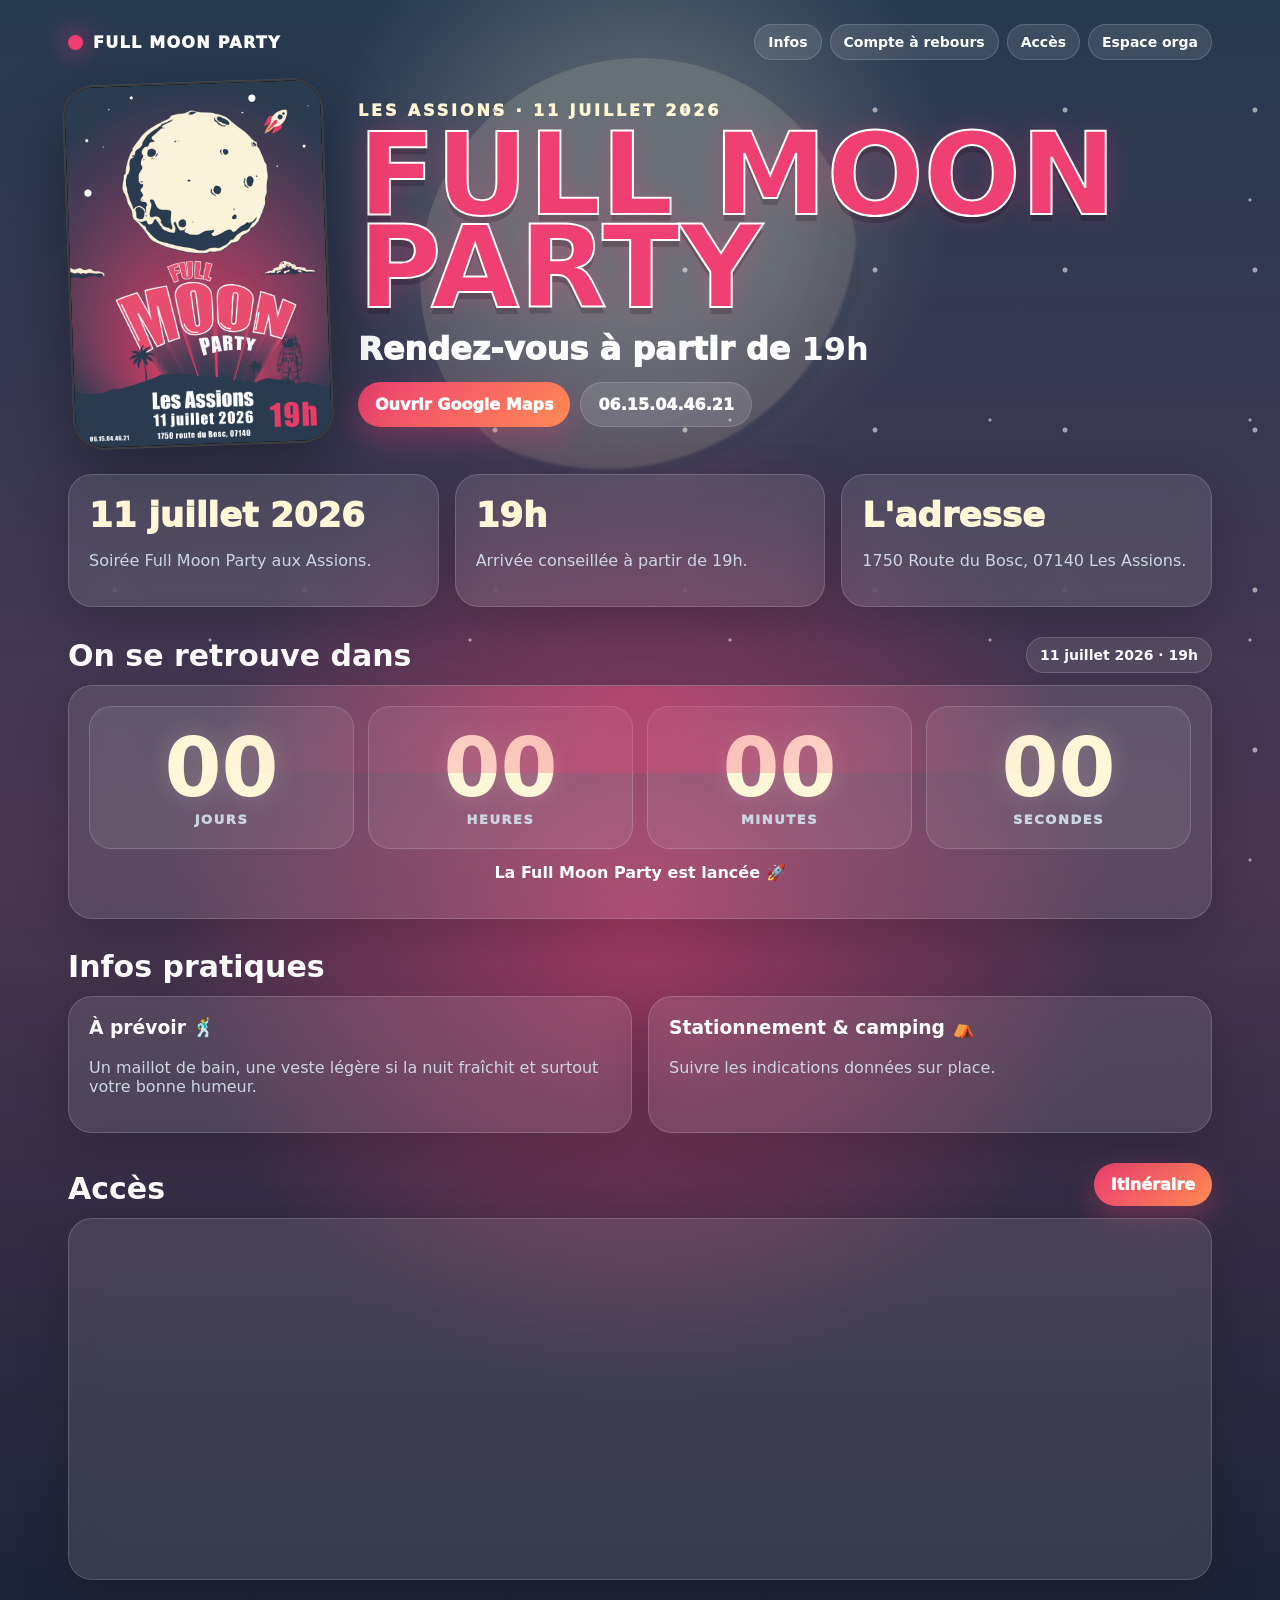
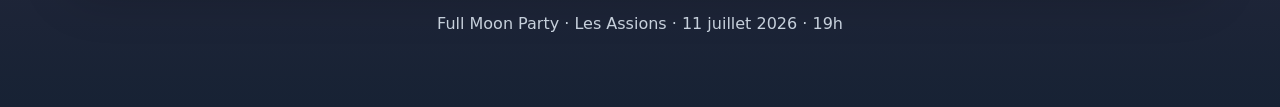
==== index.html @ a9295c35 "Update index.html" ====
<!doctype html>
<html lang="fr">

<head>
    <meta charset="utf-8">

    <meta name="viewport"
          content="width=device-width, initial-scale=1">

    <title>Full Moon Party · Les Assions</title>

    <link rel="stylesheet"
          href="style.css">

    <link rel="preload"
          href="affiche.jpg"
          as="image">

    <script defer src="invite.js"></script>
</head>

<body>

    <div class="stars"></div>
    <div class="moon"></div>

    <div class="wrap">

        <!-- Navigation -->
        <nav class="topnav">
            <div class="brand">
                <span class="brand-dot"></span>
                Full Moon Party
            </div>

            <div class="navlinks">
                <a href="#infos">Infos</a>
                <a href="#countdown">Compte à rebours</a>
                <a href="#acces">Accès</a>
                <a href="organisation.html">Espace orga</a>
            </div>
        </nav>

        <!-- Hero -->
        <header class="hero">

            <div class="poster">
                <img src="affiche.jpg"
                     alt="Affiche Full Moon Party">
            </div>

            <div>
                <p class="kicker">
                    Les Assions · 11 juillet 2026
                </p>

                <h1 class="title">
                    Full Moon<br>
                    Party
                </h1>

                <p class="subtitle">
                    Rendez-vous à partir de <strong>19h</strong>
                </p>

                <div class="actions">

                    <a class="btn btn-primary"
                       href="https://www.google.com/maps/search/?api=1&query=1750%20route%20du%20Bosc%2007140%20Les%20Assions"
                       target="_blank"
                       rel="noopener">
                        Ouvrir Google Maps
                    </a>

                    <a class="btn btn-ghost"
                       href="tel:0615044621">
                        06.15.04.46.21
                    </a>

                </div>
            </div>

        </header>

        <main>

            <!-- Informations principales -->
            <section id="infos"
                     class="grid grid-3">

                <article class="card">
                    <div class="big">11 juillet 2026</div>

                    <p class="muted">
                        Soirée Full Moon Party aux Assions.
                    </p>
                </article>

                <article class="card">
                    <div class="big">19h</div>

                    <p class="muted">
                        Arrivée conseillée à partir de 19h.
                    </p>
                </article>

                <article class="card">
                    <div class="big">L'adresse</div>

                    <p class="muted">
                        1750 Route du Bosc, 07140 Les Assions.
                    </p>
                </article>

            </section>

            <!-- Compte à rebours -->
            <div class="section-title"
                 id="countdown">

                <h2>On se retrouve dans</h2>

                <span class="pill">
                    11 juillet 2026 · 19h
                </span>

            </div>

            <section class="card countdown-card">

                <div class="countdown">

                    <div class="countbox">
                        <strong id="cdDays">--</strong>
                        <span>jours</span>
                    </div>

                    <div class="countbox">
                        <strong id="cdHours">--</strong>
                        <span>heures</span>
                    </div>

                    <div class="countbox">
                        <strong id="cdMinutes">--</strong>
                        <span>minutes</span>
                    </div>

                    <div class="countbox">
                        <strong id="cdSeconds">--</strong>
                        <span>secondes</span>
                    </div>

                </div>

                <p id="countdownText"
                   class="countdown-note">
                    Compte à rebours jusqu’à la Full Moon Party.
                </p>

            </section>

            <!-- Infos pratiques -->
            <div class="section-title">
                <h2>Infos pratiques</h2>
            </div>

            <section class="grid grid-2">

                <article class="card">
                    <h3>À prévoir 🕺</h3>

                    <p class="muted">
                        Un maillot de bain, une veste légère si la nuit fraîchit et surtout votre bonne humeur.
                    </p>
                </article>

                <article class="card">
                    <h3>Stationnement & camping ⛺</h3>

                    <p class="muted">
                        Suivre les indications données sur place.
                    </p>
                </article>

            </section>

            <!-- Accès -->
            <div class="section-title"
                 id="acces">

                <h2>Accès</h2>

                <a class="btn btn-primary"
                   href="https://www.google.com/maps/search/?api=1&query=1750%20route%20du%20Bosc%2007140%20Les%20Assions"
                   target="_blank"
                   rel="noopener">
                    Itinéraire
                </a>

            </div>

            <section class="card map">

                <iframe
                    loading="lazy"
                    allowfullscreen
                    src="https://www.google.com/maps?q=1750%20route%20du%20Bosc%2C%2007140%20Les%20Assions&output=embed">
                </iframe>

            </section>

        </main>

        <footer class="footer">
            Full Moon Party · Les Assions ·
            11 juillet 2026 · 19h
        </footer>

    </div>

</body>

</html>
---- style.css ----
/* =========================================================
   FULL MOON PARTY — STYLE.CSS
   Version propre / lisible / maintenable
========================================================= */


/* =========================================================
   1. VARIABLES
========================================================= */

:root {
    --navy: #26394d;
    --night: #172234;
    --cream: #fff7d7;
    --pink: #ef3f73;
    --hot: #ff2f75;
    --orange: #ff8b54;
    --white: #fff;
    --muted: #cbd5e1;

    --card: rgba(255, 255, 255, .10);
    --card2: rgba(255, 255, 255, .065);
    --line: rgba(255, 255, 255, .16);

    --ok: #29d187;
    --warn: #ffd166;
    --blue: #8ecae6;

    --shadow: 0 24px 70px rgba(0, 0, 0, .34);
}


/* =========================================================
   2. BASE
========================================================= */

* {
    box-sizing: border-box;
}

html {
    scroll-behavior: smooth;
}

body {
    margin: 0;

    font-family:
        Inter,
        system-ui,
        -apple-system,
        Segoe UI,
        Roboto,
        Arial,
        sans-serif;

    color: var(--white);

    background:
        radial-gradient(
            circle at 50% 11%,
            rgba(255, 247, 215, .18) 0 8%,
            transparent 19%
        ),
        radial-gradient(
            circle at 50% 53%,
            rgba(239, 63, 115, .55),
            transparent 43%
        ),
        linear-gradient(
            180deg,
            #273a50 0%,
            #493550 50%,
            #172234 100%
        );

    min-height: 100vh;
    overflow-x: hidden;
}


/* =========================================================
   3. FOND VISUEL
========================================================= */

.stars {
    position: fixed;
    inset: 0;

    pointer-events: none;

    opacity: .55;

    background-image:
        radial-gradient(circle, #fff 0 2px, transparent 3px),
        radial-gradient(circle, #fff 0 1px, transparent 2px);

    background-size:
        190px 160px,
        260px 220px;

    background-position:
        20px 30px,
        80px 90px;
}

.moon {
    position: fixed;

    top: 58px;
    left: 50%;

    width: min(42vw, 440px);

    aspect-ratio: 1;
    border-radius: 50%;

    transform: translateX(-50%);

    background:
        radial-gradient(
            circle at 42% 36%,
            #fff9db 0 50%,
            #efe4b6 66%,
            #22364a 67% 69%,
            transparent 70%
        );

    opacity: .13;
    filter: blur(.3px);

    pointer-events: none;
}


/* =========================================================
   4. CONTAINER GLOBAL
========================================================= */

.wrap {
    position: relative;
    z-index: 1;

    max-width: 1180px;

    margin: 0 auto;
    padding: 24px 18px 74px;
}


/* =========================================================
   5. NAVIGATION
========================================================= */

.topnav {
    display: flex;
    justify-content: space-between;
    align-items: center;

    gap: 12px;

    margin-bottom: 22px;
}

.brand {
    display: flex;
    align-items: center;

    gap: 10px;

    font-weight: 1000;
    text-transform: uppercase;
    letter-spacing: .08em;
}

.brand-dot {
    width: 15px;
    height: 15px;

    border-radius: 50%;

    background: var(--pink);
    box-shadow: 0 0 25px var(--pink);
}

.navlinks {
    display: flex;

    gap: 8px;

    flex-wrap: wrap;
}

.navlinks a,
.pill {
    color: #fff;
    text-decoration: none;

    background: rgba(255, 255, 255, .10);
    border: 1px solid var(--line);

    padding: 9px 13px;

    border-radius: 999px;

    font-weight: 900;
    font-size: 14px;
}


/* =========================================================
   6. HERO
========================================================= */

.hero {
    display: grid;
    grid-template-columns: 260px 1fr;

    align-items: center;

    gap: 30px;

    margin: 16px 0 28px;
}

.poster {
    overflow: hidden;

    background: #000;

    border: 2px solid rgba(255, 255, 255, .24);
    border-radius: 30px;

    box-shadow: var(--shadow);

    transform: rotate(-2deg);
}

.poster img {
    display: block;

    width: 100%;
    height: 360px;

    object-fit: cover;
    object-position: top;
}

.kicker {
    margin: 0 0 8px;

    color: var(--cream);

    font-weight: 1000;
    text-transform: uppercase;
    letter-spacing: .18em;
}

.title {
    margin: 0;

    font-size: clamp(44px, 9vw, 114px);
    line-height: .82;

    color: var(--pink);

    text-transform: uppercase;

    text-shadow:
        0 7px 0 rgba(0, 0, 0, .18),
        0 0 28px rgba(239, 63, 115, .30);

    -webkit-text-stroke: 2px #fff;
}

.subtitle {
    margin: 16px 0 14px;

    font-size: clamp(18px, 3vw, 32px);
    font-weight: 1000;
}


/* =========================================================
   7. BOUTONS
========================================================= */

.actions {
    display: flex;

    gap: 10px;

    flex-wrap: wrap;
}

.btn {
    display: inline-flex;
    align-items: center;
    justify-content: center;

    gap: 8px;

    border: 0;
    border-radius: 999px;

    padding: 12px 17px;

    color: #fff;

    font-weight: 1000;
    text-decoration: none;

    cursor: pointer;

    transition:
        .16s transform,
        .16s filter;
}

.btn:hover {
    transform: translateY(-1px);
    filter: brightness(1.08);
}

.btn-primary {
    background: linear-gradient(
        135deg,
        var(--pink),
        var(--orange)
    );

    box-shadow: 0 12px 30px rgba(239, 63, 115, .32);
}

.btn-ghost {
    background: rgba(255, 255, 255, .12);
    border: 1px solid var(--line);
}


/* =========================================================
   8. GRILLES ET CARTES
========================================================= */

.grid {
    display: grid;

    gap: 16px;
}

.grid-3 {
    grid-template-columns: repeat(3, 1fr);
}

.grid-2 {
    grid-template-columns: repeat(2, 1fr);
}

.card {
    background: var(--card);
    border: 1px solid var(--line);
    border-radius: 24px;

    box-shadow: 0 16px 50px rgba(0, 0, 0, .18);

    backdrop-filter: blur(14px);

    padding: 20px;
}

.card h2,
.card h3 {
    margin-top: 0;
}

.big {
    color: var(--cream);

    font-size: 34px;
    font-weight: 1000;
}

.muted {
    color: var(--muted);
}

.mini {
    font-size: 13px;
}

.hidden {
    display: none !important;
}


/* =========================================================
   9. TITRES DE SECTION
========================================================= */

.section-title {
    display: flex;
    justify-content: space-between;
    align-items: end;

    gap: 12px;

    margin: 30px 0 12px;
}

.section-title h2 {
    margin: 0;

    font-size: 30px;
}


/* =========================================================
   10. CARTE GOOGLE MAPS
========================================================= */

.map {
    overflow: hidden;

    padding: 0;
}

.map iframe {
    display: block;

    width: 100%;
    height: 360px;

    border: 0;
}


/* =========================================================
   11. FOOTER
========================================================= */

.footer {
    margin-top: 34px;

    color: var(--muted);
    text-align: center;
}


/* =========================================================
   12. FORMULAIRES
========================================================= */

input,
select,
textarea {
    width: 100%;

    border: 1px solid rgba(255, 255, 255, .22);
    border-radius: 15px;

    background: rgba(10, 18, 28, .56);
    color: #fff;

    padding: 12px 13px;

    font: inherit;

    outline: none;
}

option {
    color: #111;
}

input::placeholder,
textarea::placeholder {
    color: #94a3b8;
}


/* =========================================================
   13. COMPTE À REBOURS
========================================================= */

.countdown {
    display: grid;
    grid-template-columns: repeat(4, 1fr);

    gap: 14px;
}

.countbox {
    text-align: center;

    background: rgba(255, 255, 255, .08);
    border: 1px solid var(--line);
    border-radius: 22px;

    padding: 20px 10px;
}

.countbox strong {
    display: block;

    color: var(--cream);

    font-size: clamp(36px, 8vw, 82px);
    line-height: 1;

    text-shadow: 0 0 24px rgba(255, 247, 215, .2);
}

.countbox span {
    color: var(--muted);

    font-size: 13px;
    font-weight: 1000;
    text-transform: uppercase;
    letter-spacing: .12em;
}

.countdown-card {
    position: relative;

    overflow: hidden;
}

.countdown-card::before {
    content: "";

    position: absolute;

    inset: -40% -10% auto -10%;

    height: 180px;

    background:
        radial-gradient(
            circle,
            rgba(239, 63, 115, .40),
            transparent 60%
        );

    pointer-events: none;
}

.countdown-note {
    margin-top: 14px;

    color: #fff;

    font-weight: 900;
    text-align: center;
}


/* =========================================================
   14. DASHBOARD ORGANISATION
========================================================= */

.dashboard {
    display: grid;
    grid-template-columns: repeat(3, 1fr) 2fr;

    gap: 12px;

    margin: 18px 0;
}

.stat,
.progress,
.tools,
.theme-block,
.alert {
    background: var(--card);
    border: 1px solid var(--line);
    border-radius: 22px;

    box-shadow: 0 16px 50px rgba(0, 0, 0, .18);

    backdrop-filter: blur(14px);
}

.stat {
    padding: 18px;

    text-align: center;
}

.stat span {
    display: block;

    color: var(--cream);

    font-size: 34px;
    font-weight: 1000;
}

.stat small {
    color: var(--muted);

    font-weight: 900;
    text-transform: uppercase;
    letter-spacing: .1em;
}

.progress {
    display: flex;
    align-items: center;

    min-height: 72px;
    height: 100%;

    padding: 8px;
}

.progress div {
    width: 0%;
    height: 24px;

    border-radius: 999px;

    background: linear-gradient(
        90deg,
        var(--pink),
        #ffb703
    );

    transition: .35s;
}


/* =========================================================
   15. OUTILS / FILTRES
========================================================= */

.tools {
    display: grid;
    grid-template-columns: 1.5fr 1fr 1fr;

    gap: 12px;

    margin-bottom: 16px;
    padding: 14px;
}

.alert {
    margin-bottom: 16px;
    padding: 16px;

    border-color: rgba(255, 209, 102, .55);
}


/* =========================================================
   16. BOARD DES TÂCHES
========================================================= */

.board {
    display: grid;

    gap: 16px;
}

.theme-block {
    overflow: hidden;
}

.theme-header {
    display: flex;
    justify-content: space-between;
    align-items: center;

    gap: 12px;

    padding: 16px 18px;

    background: rgba(255, 255, 255, .08);
}

.theme-header h2 {
    margin: 0;

    font-size: 20px;
}

.count {
    color: var(--cream);

    font-weight: 1000;
}

.tasks {
    display: grid;
}


/* =========================================================
   17. LIGNES DE TÂCHES
========================================================= */

.task {
    display: grid;
    grid-template-columns: 34px 1.35fr .7fr .7fr .75fr 92px;

    align-items: center;

    gap: 10px;

    padding: 12px 14px;

    border-top: 1px solid rgba(255, 255, 255, .1);
}

.task.done {
    opacity: .72;
}

.task.done .task-title {
    text-decoration: line-through;
}

.task-title {
    font-weight: 1000;
}

.check {
    display: grid;
    place-items: center;

    width: 24px;
    height: 24px;

    background: transparent;

    border: 2px solid rgba(255, 255, 255, .55);
    border-radius: 8px;

    cursor: pointer;
}

.done .check {
    background: var(--ok);
    border-color: var(--ok);
}

.done .check::after {
    content: "✓";

    color: #102016;

    font-weight: 1000;
}


/* =========================================================
   18. BADGES / STATUTS
========================================================= */

.chip {
    display: inline-flex;
    align-items: center;
    justify-content: center;

    border: 1px solid rgba(255, 255, 255, .1);
    border-radius: 999px;

    background: rgba(255, 255, 255, .1);

    padding: 8px 10px;

    font-size: 12px;
    font-weight: 1000;
    text-align: center;
}

.chip.todo {
    background: rgba(255, 209, 102, .16);

    color: #ffdf7e;
}

.chip.progresschip {
    background: rgba(142, 202, 230, .16);

    color: #bde7ff;
}

.chip.donechip {
    background: rgba(38, 208, 124, .16);

    color: #9af0c2;
}


/* =========================================================
   19. DIALOG / MODALE
========================================================= */

.dialog {
    width: min(620px, 92vw);

    background: #182537;
    color: #fff;

    border: 1px solid var(--line);
    border-radius: 24px;

    box-shadow: var(--shadow);
}

.dialog::backdrop {
    background: rgba(0, 0, 0, .65);
}

.dialog form {
    display: grid;

    gap: 12px;
}

.dialog h2 {
    margin: 0 0 4px;
}

.dialog label {
    display: grid;

    gap: 6px;

    font-weight: 900;
}

.dialog menu {
    display: flex;
    justify-content: flex-end;

    gap: 10px;

    margin: 8px 0 0;
    padding: 0;
}


/* =========================================================
   20. PAGE LOGIN ORGANISATION
========================================================= */

.login {
    max-width: 520px;

    margin: 8vh auto;
}

.lock {
    font-size: 44px;
}

.empty {
    padding: 24px;

    text-align: center;
}


/* =========================================================
   21. RESPONSIVE TABLETTE
========================================================= */

@media (max-width: 900px) {

    .hero {
        grid-template-columns: 1fr;
    }

    .poster {
        max-width: 230px;
    }

    .dashboard {
        grid-template-columns: repeat(3, 1fr);
    }

    .progress {
        grid-column: 1 / -1;
    }

    .tools {
        grid-template-columns: 1fr;
    }

    .grid-3,
    .grid-2 {
        grid-template-columns: 1fr;
    }

    .task {
        grid-template-columns: 30px 1fr;
        align-items: start;
    }

    .task > *:nth-child(n + 3) {
        grid-column: 2;
    }

    .task .btn {
        justify-self: start;
    }

    .title {
        -webkit-text-stroke: 1px #fff;
    }

    .topnav {
        align-items: flex-start;
        flex-direction: column;
    }

    .navlinks {
        width: 100%;

        flex-wrap: nowrap;

        overflow-x: auto;

        padding-bottom: 4px;
    }

    .navlinks a {
        white-space: nowrap;
    }

    .poster img {
        height: 300px;
    }

    .map iframe {
        height: 300px;
    }

    .countdown {
        grid-template-columns: repeat(2, 1fr);
    }
}


/* =========================================================
   22. RESPONSIVE MOBILE
========================================================= */

@media (max-width: 520px) {

    .wrap {
        padding: 18px 13px 60px;
    }

    .hero {
        gap: 16px;
    }

    .poster {
        max-width: 170px;

        border-radius: 22px;
    }

    .poster img {
        height: 235px;
    }

    .title {
        font-size: 54px;
    }

    .subtitle {
        font-size: 18px;
    }

    .card {
        padding: 16px;

        border-radius: 20px;
    }

    .dashboard {
        grid-template-columns: 1fr 1fr;
    }

    .stat:nth-child(3) {
        grid-column: 1 / -1;
    }

    .big {
        font-size: 28px;
    }

    .section-title h2 {
        font-size: 24px;
    }

    .actions .btn {
        width: 100%;
    }

    .hero .actions .btn {
        width: auto;
    }

    .task {
        padding: 12px 10px;
    }

    .theme-header {
        padding: 14px;
    }

    .tools {
        padding: 10px;
    }

    .countbox {
        padding: 16px 8px;
    }

    .countbox span {
        font-size: 11px;
    }
}
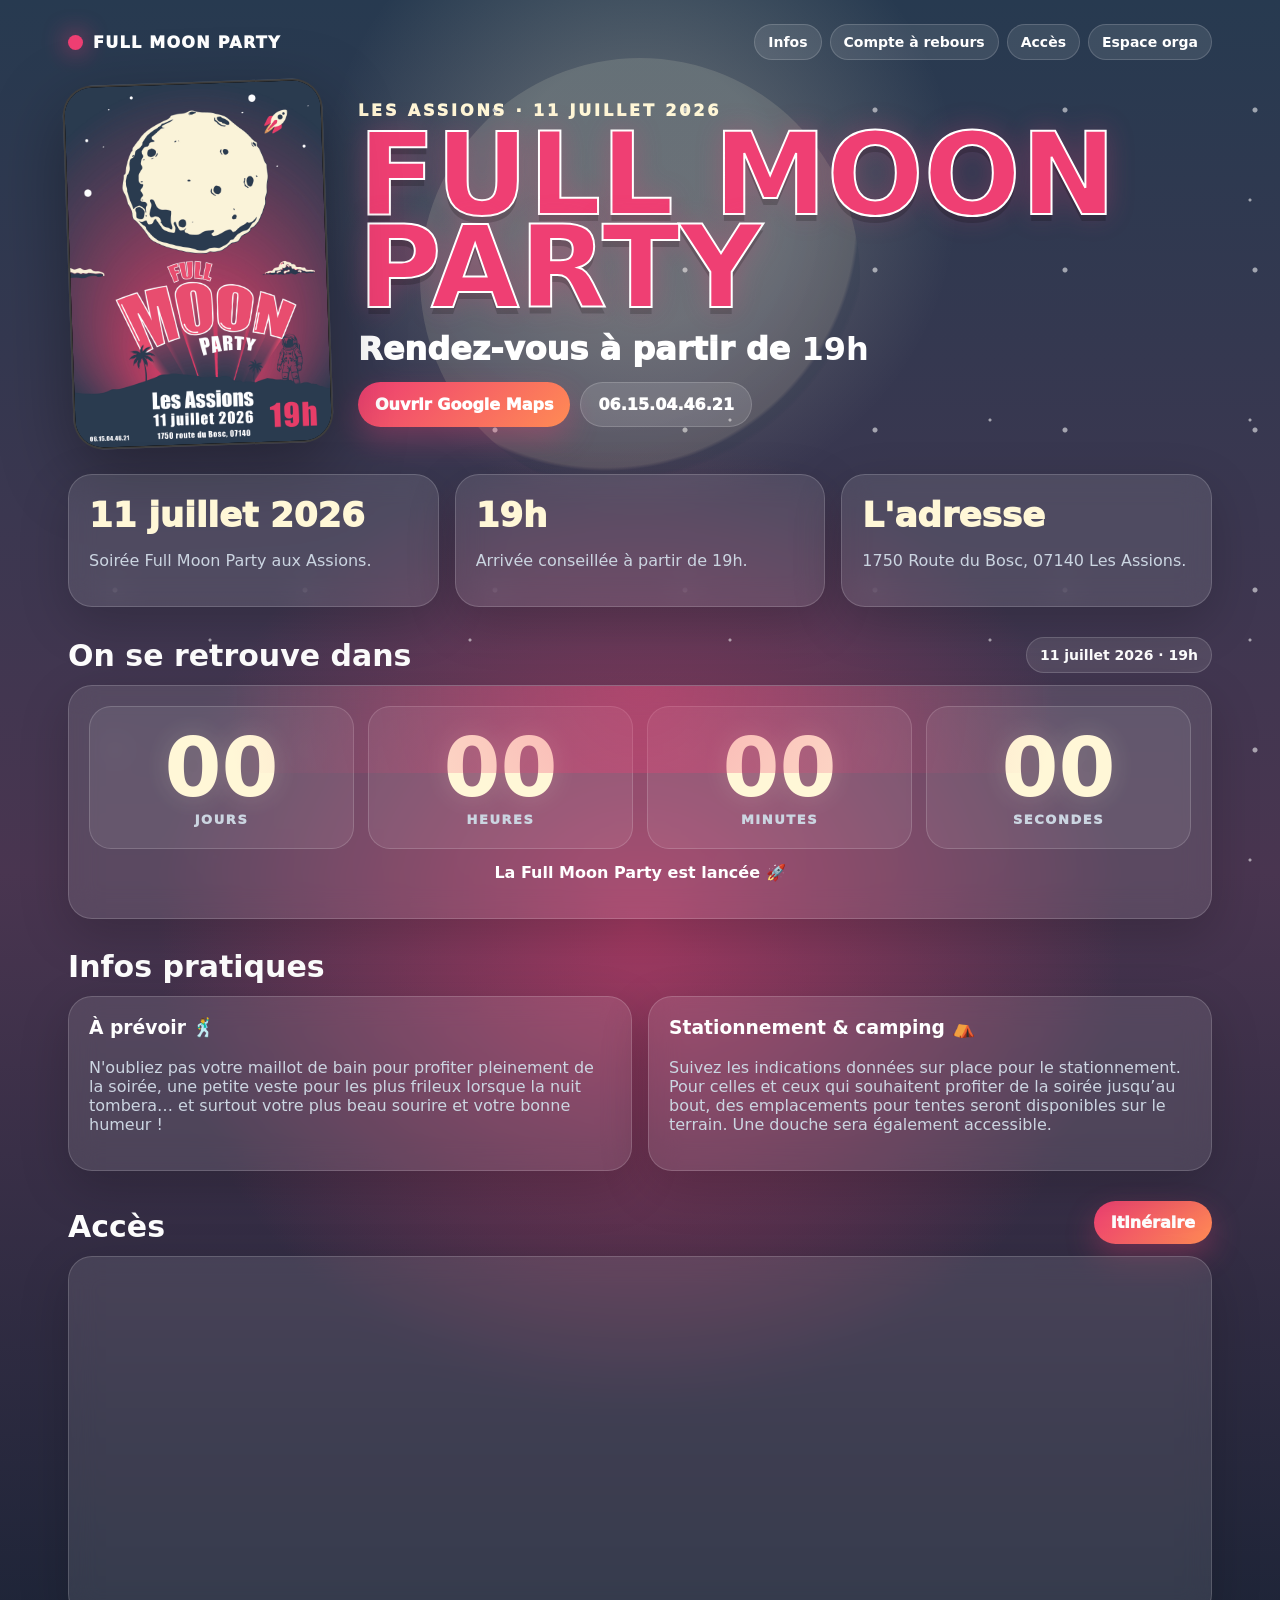
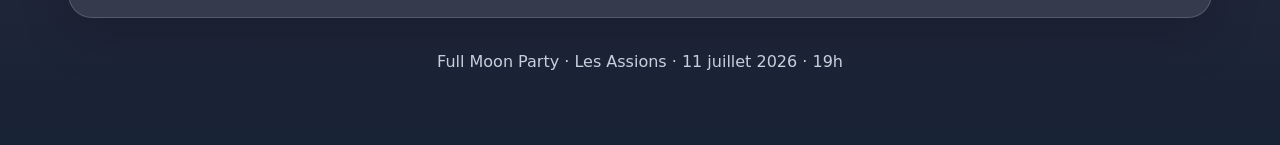
==== commit cd675551: "Update index.html" ====
--- a/index.html
+++ b/index.html
@@ -170,7 +170,7 @@
                     <h3>À prévoir 🕺</h3>
 
                     <p class="muted">
-                        Un maillot de bain, une veste légère si la nuit fraîchit et surtout votre bonne humeur.
+                        N'oubliez pas votre maillot de bain pour profiter pleinement de la soirée, une petite veste pour les plus frileux lorsque la nuit tombera… et surtout votre plus beau sourire et votre bonne humeur !
                     </p>
                 </article>
 
@@ -178,7 +178,8 @@
                     <h3>Stationnement & camping ⛺</h3>
 
                     <p class="muted">
-                        Suivre les indications données sur place.
+                        Suivez les indications données sur place pour le stationnement. 
+                        Pour celles et ceux qui souhaitent profiter de la soirée jusqu’au bout, des emplacements pour tentes seront disponibles sur le terrain. Une douche sera également accessible.
                     </p>
                 </article>
 
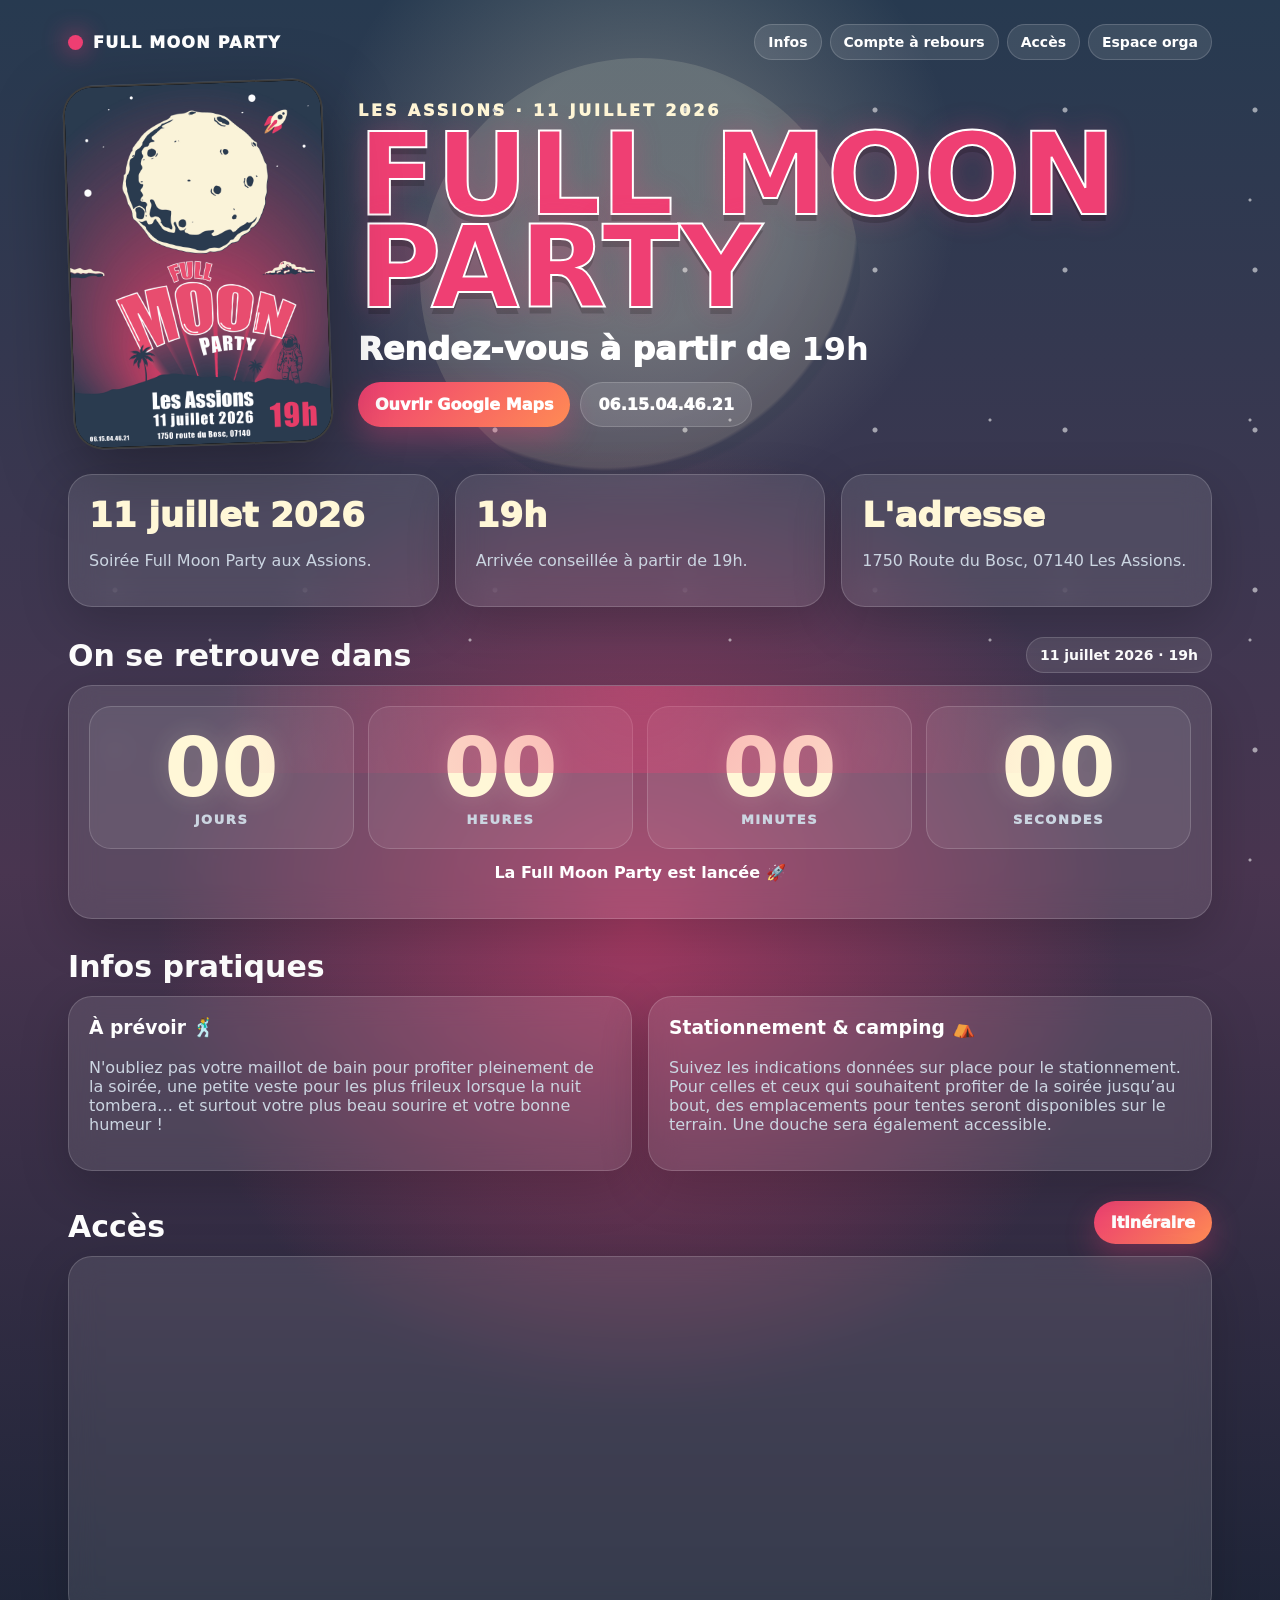
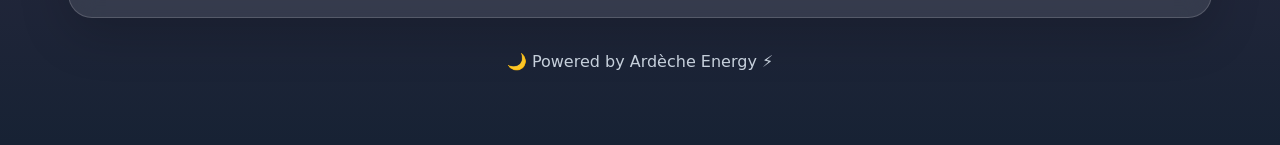
==== commit 43b1ec69: "Update index.html" ====
--- a/index.html
+++ b/index.html
@@ -213,8 +213,7 @@
         </main>
 
         <footer class="footer">
-            Full Moon Party · Les Assions ·
-            11 juillet 2026 · 19h
+            🌙 Powered by Ardèche Energy ⚡
         </footer>
 
     </div>
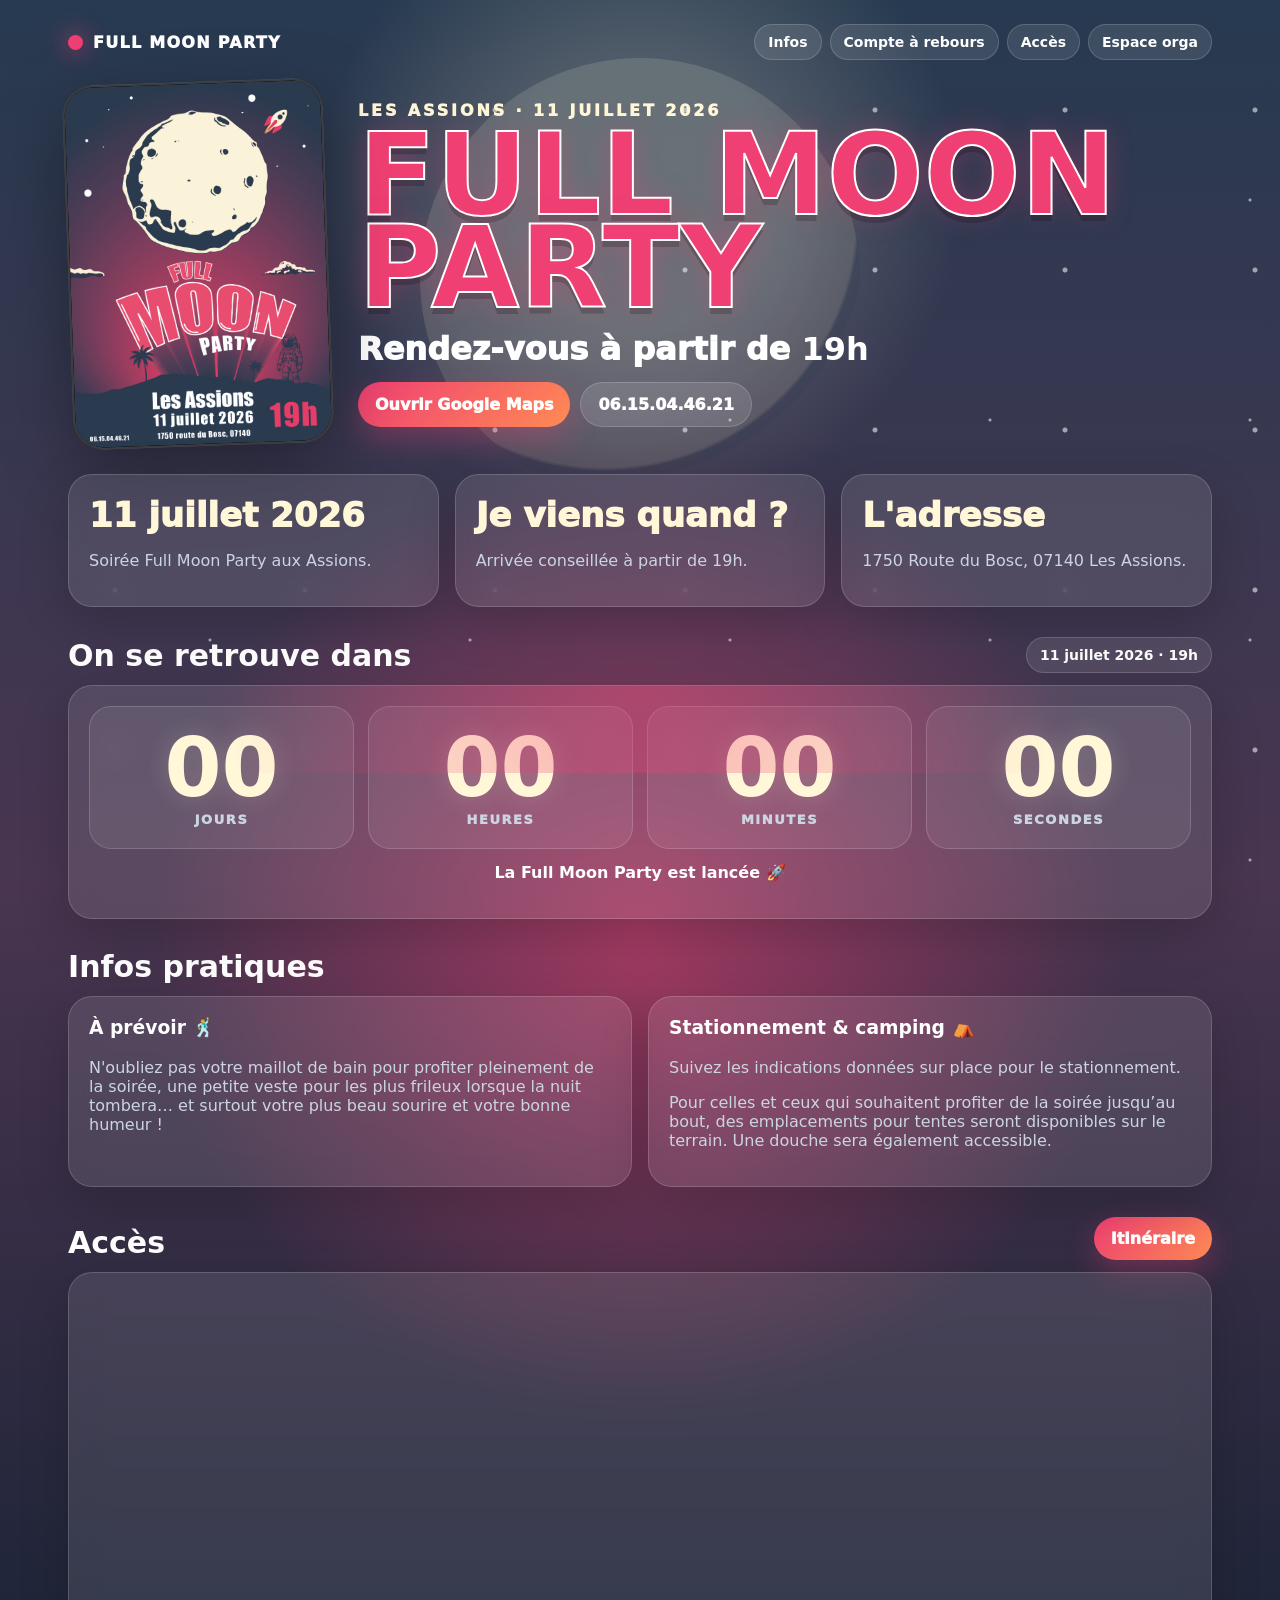
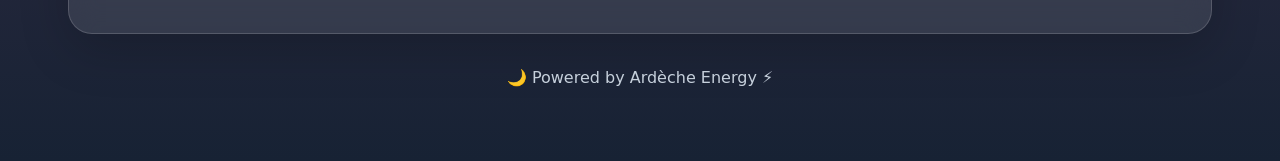
==== commit 88615c02: "Update index.html" ====
--- a/index.html
+++ b/index.html
@@ -97,7 +97,7 @@
                 </article>
 
                 <article class="card">
-                    <div class="big">19h</div>
+                    <div class="big">Je viens quand ?</div>
 
                     <p class="muted">
                         Arrivée conseillée à partir de 19h.
@@ -178,8 +178,11 @@
                     <h3>Stationnement & camping ⛺</h3>
 
                     <p class="muted">
-                        Suivez les indications données sur place pour le stationnement. 
-                        Pour celles et ceux qui souhaitent profiter de la soirée jusqu’au bout, des emplacements pour tentes seront disponibles sur le terrain. Une douche sera également accessible.
+                        Suivez les indications données sur place pour le stationnement.
+                    </p>
+                    <p class="muted">   
+                        Pour celles et ceux qui souhaitent profiter de la soirée jusqu’au bout, des emplacements pour tentes seront disponibles sur le terrain.
+                        Une douche sera également accessible.
                     </p>
                 </article>
 
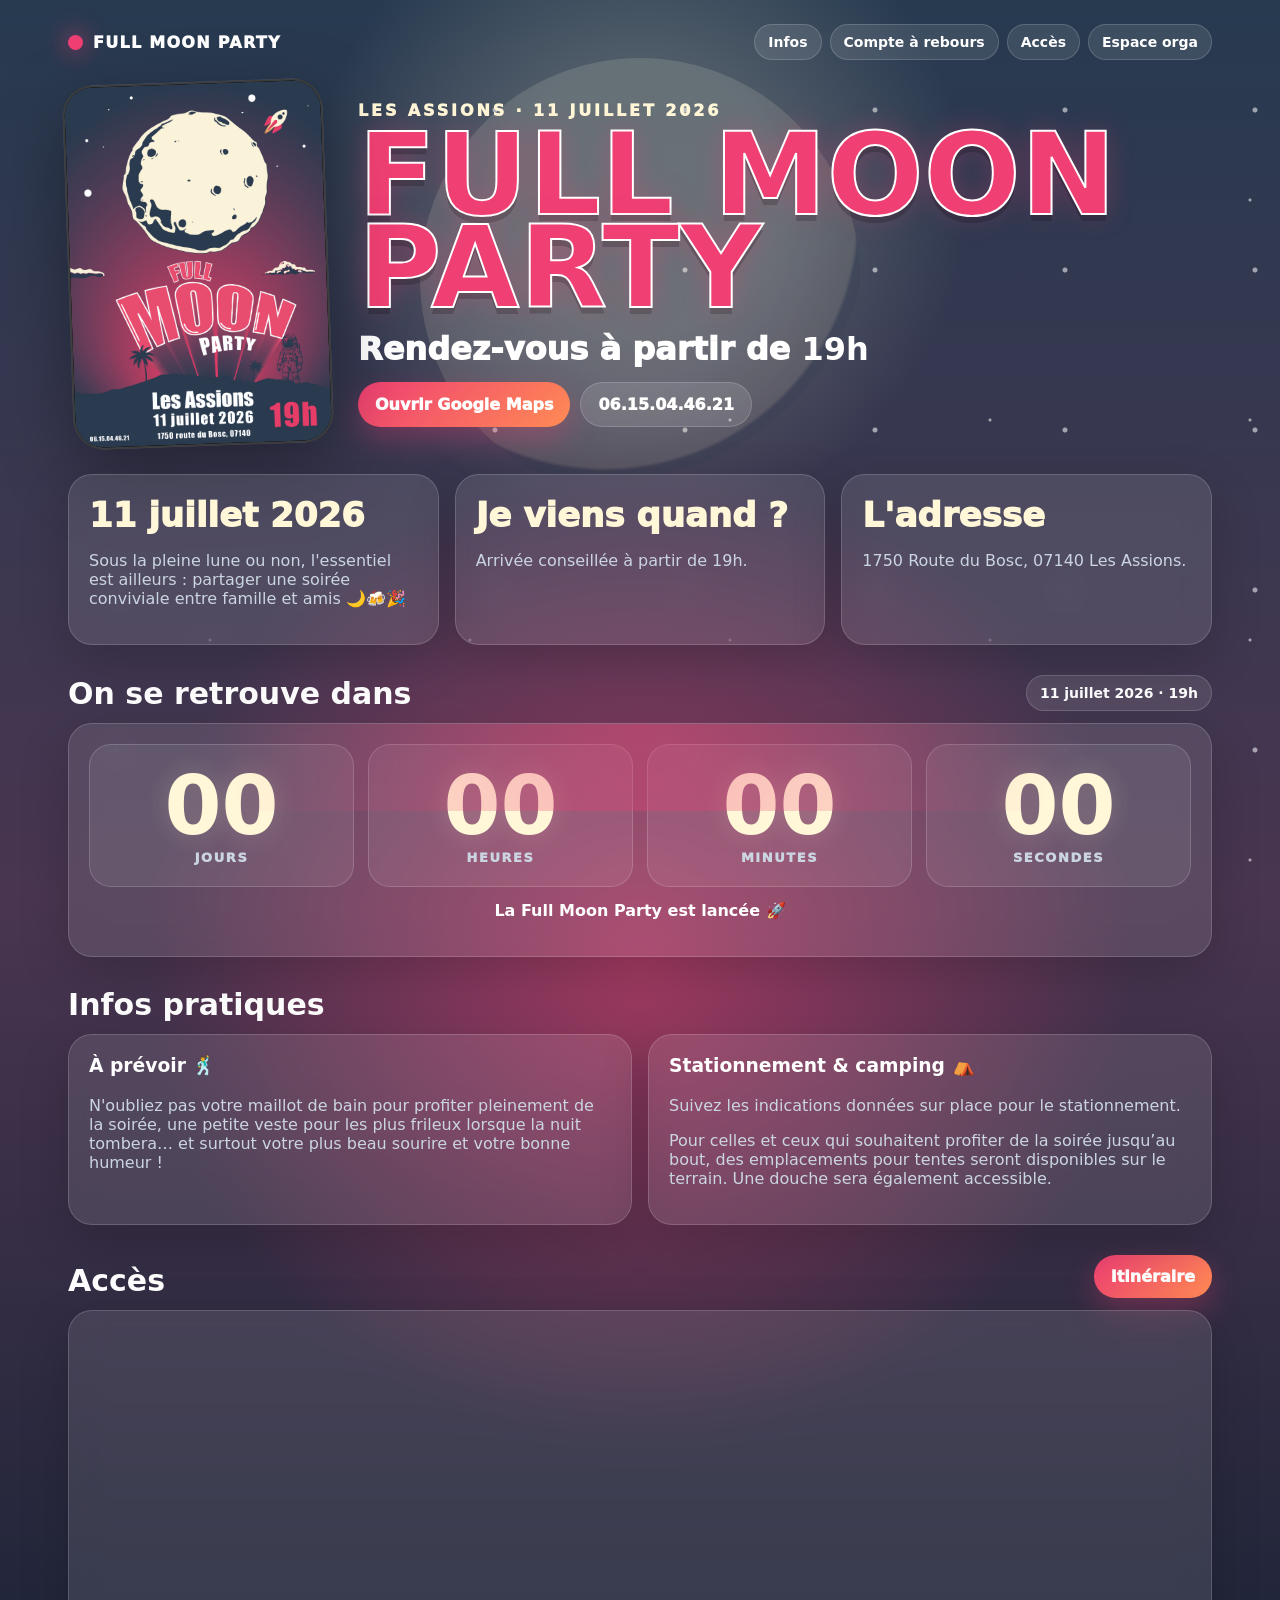
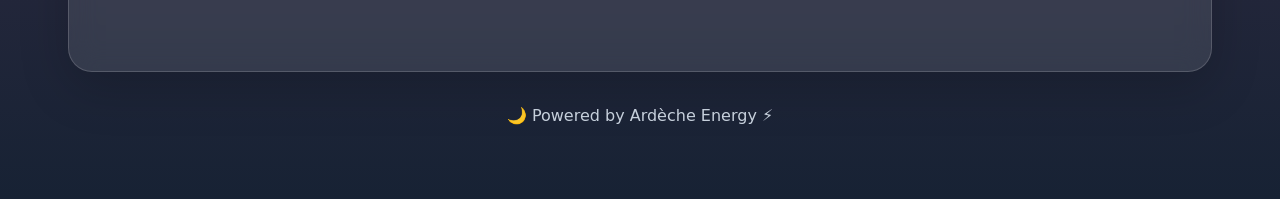
==== commit d83c4f2a: "Update index.html" ====
--- a/index.html
+++ b/index.html
@@ -92,7 +92,7 @@
                     <div class="big">11 juillet 2026</div>
 
                     <p class="muted">
-                        Soirée Full Moon Party aux Assions.
+                        Sous la pleine lune ou non, l'essentiel est ailleurs : partager une soirée conviviale entre famille et amis 🌙🍻🎉
                     </p>
                 </article>
 
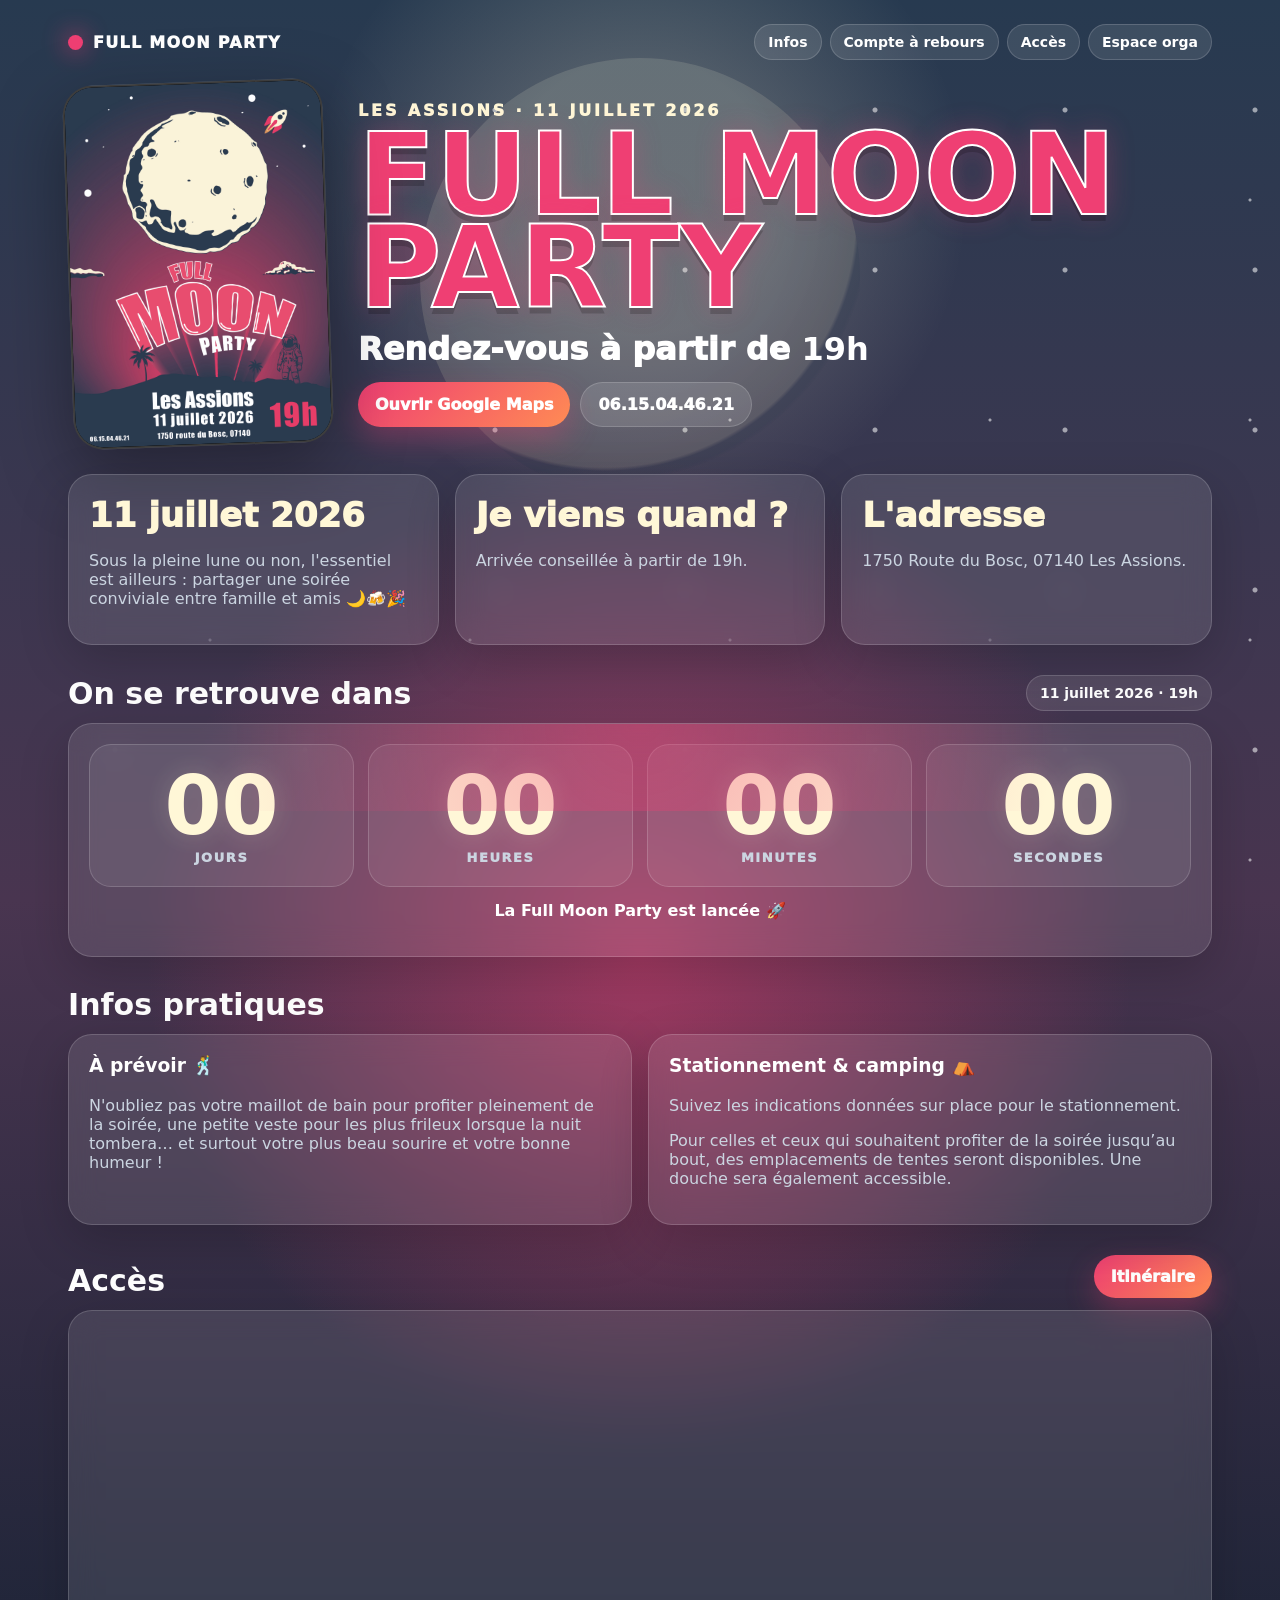
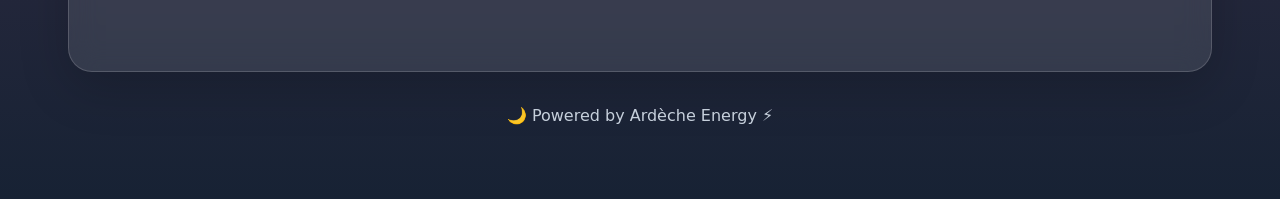
==== commit 73ccdc36: "Update index.html" ====
--- a/index.html
+++ b/index.html
@@ -181,7 +181,7 @@
                         Suivez les indications données sur place pour le stationnement.
                     </p>
                     <p class="muted">   
-                        Pour celles et ceux qui souhaitent profiter de la soirée jusqu’au bout, des emplacements pour tentes seront disponibles sur le terrain.
+                        Pour celles et ceux qui souhaitent profiter de la soirée jusqu’au bout, des emplacements de tentes seront disponibles.
                         Une douche sera également accessible.
                     </p>
                 </article>
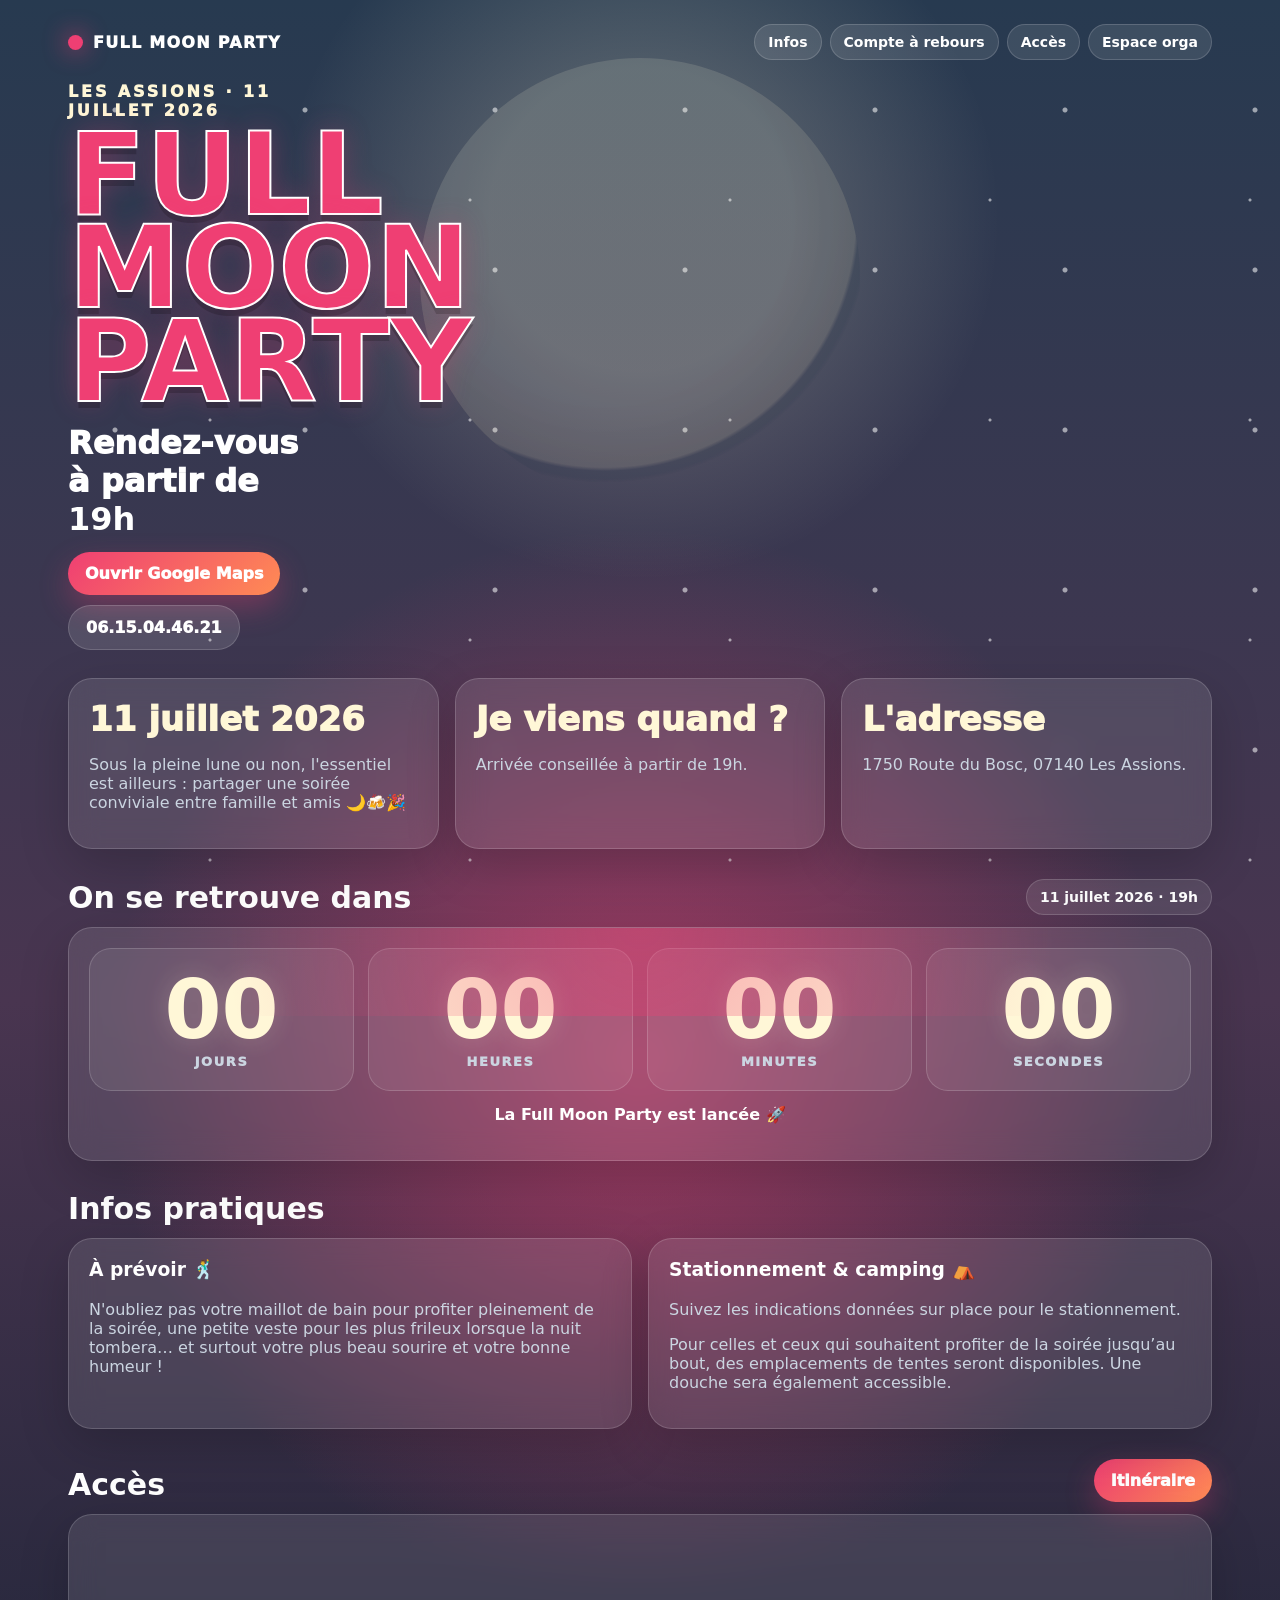
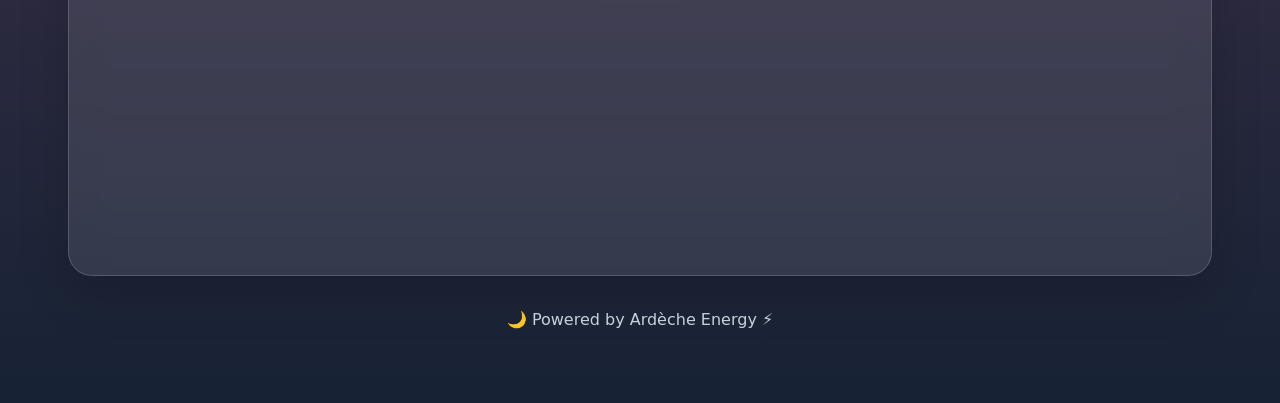
==== commit 92602d47: "Update index.html" ====
--- a/index.html
+++ b/index.html
@@ -44,10 +44,10 @@
         <!-- Hero -->
         <header class="hero">
 
-            <div class="poster">
+             <!--<div class="poster">
                 <img src="affiche.jpg"
                      alt="Affiche Full Moon Party">
-            </div>
+            </div>-->
 
             <div>
                 <p class="kicker">
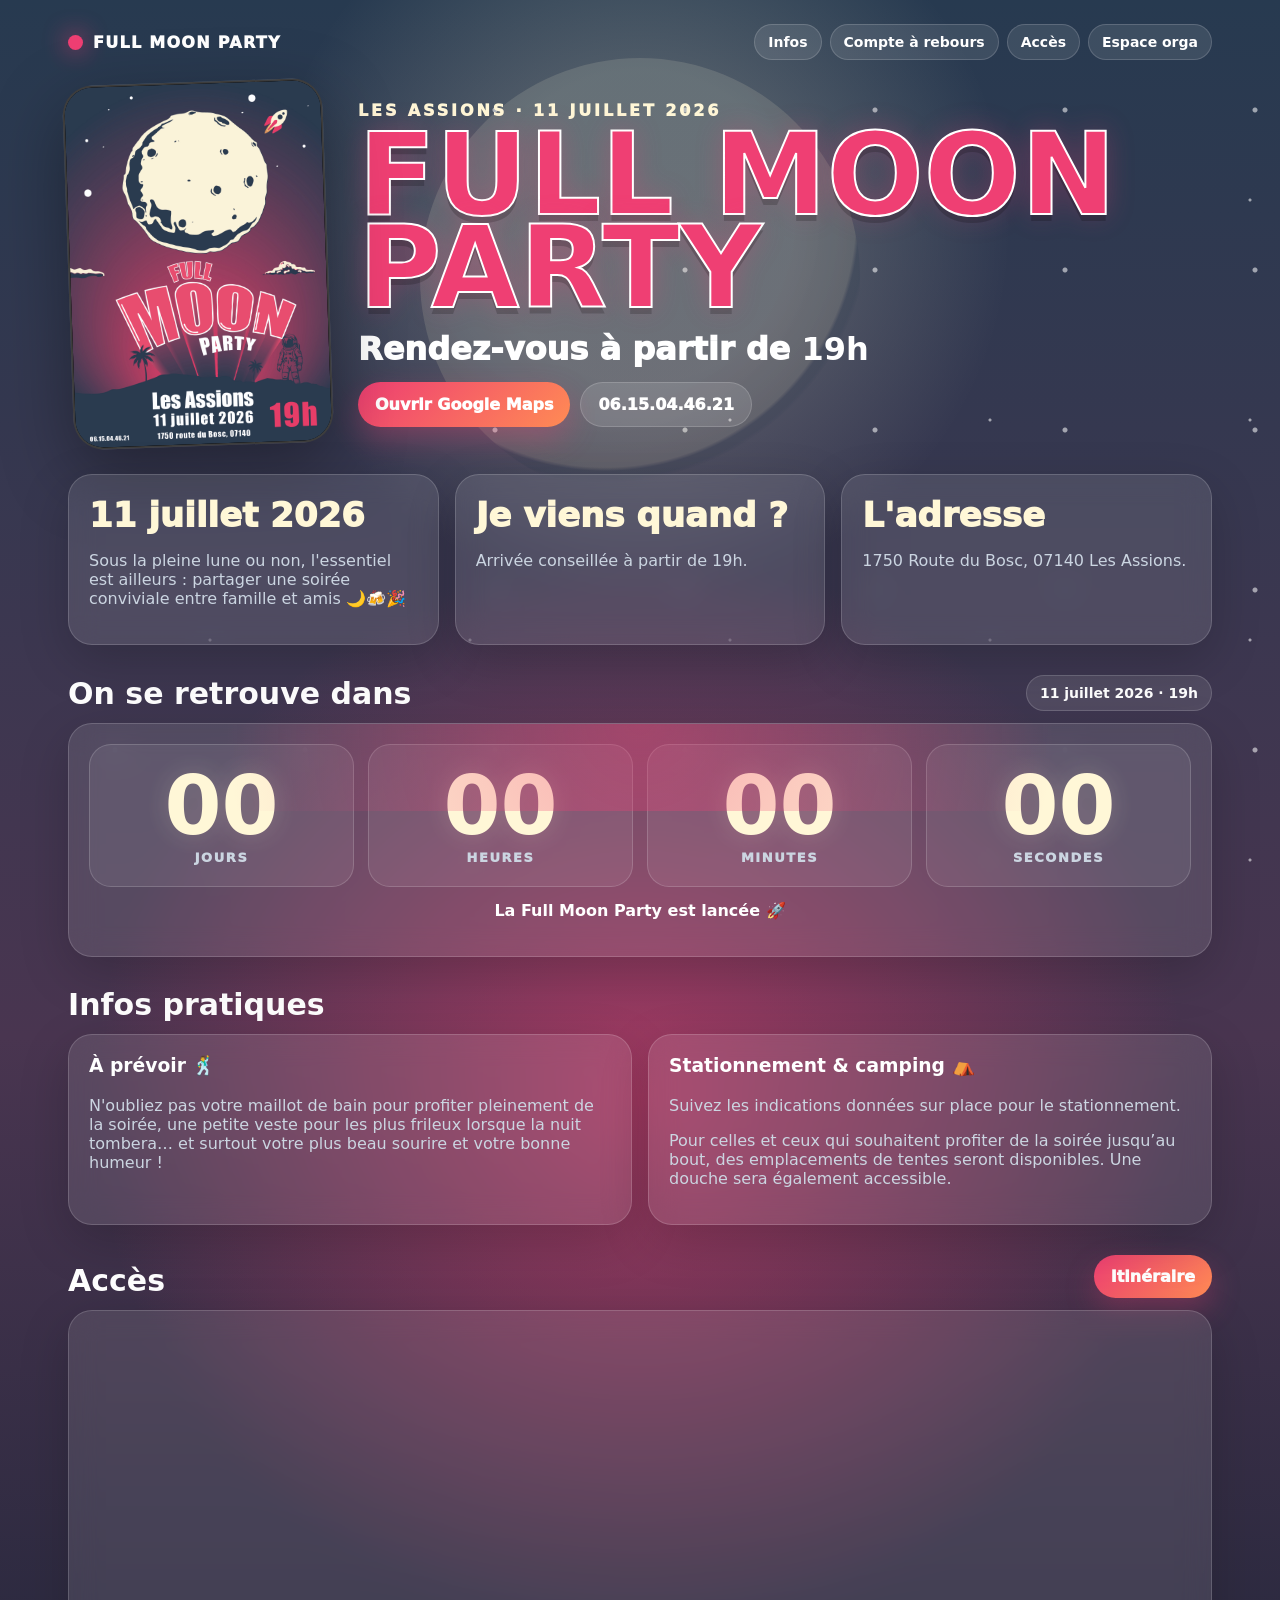
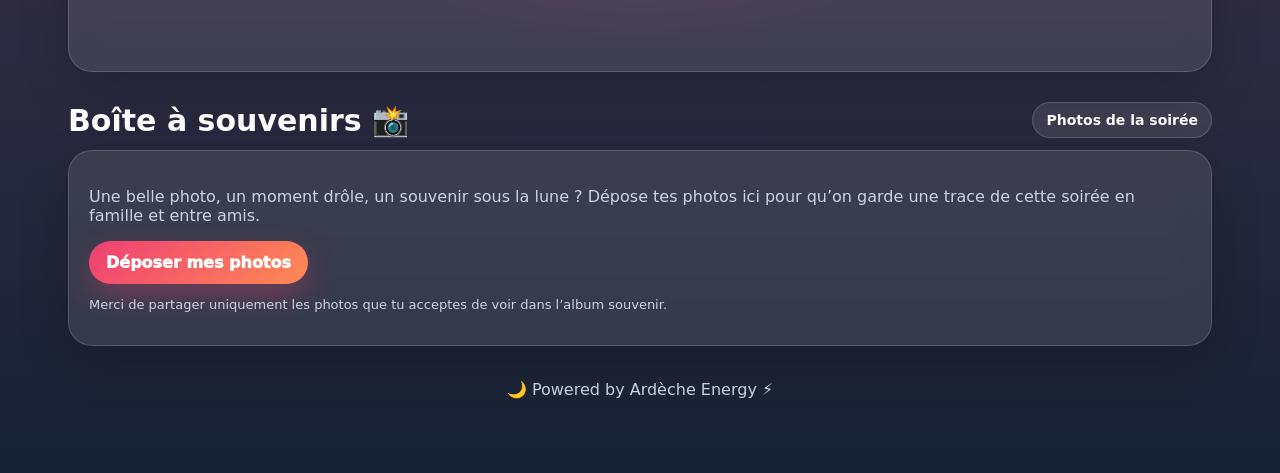
==== commit 9c684cca: "Update index.html" ====
--- a/index.html
+++ b/index.html
@@ -44,10 +44,10 @@
         <!-- Hero -->
         <header class="hero">
 
-             <!--<div class="poster">
+             <div class="poster">
                 <img src="affiche.jpg"
                      alt="Affiche Full Moon Party">
-            </div>-->
+            </div>
 
             <div>
                 <p class="kicker">
@@ -215,6 +215,36 @@
 
         </main>
 
+        <!-- PHOTOS -->
+<div class="section-title" id="photos">
+    <h2>Boîte à souvenirs 📸</h2>
+
+    <span class="pill">
+        Photos de la soirée
+    </span>
+</div>
+
+<section class="card photo-drop">
+    <p class="muted">
+        Une belle photo, un moment drôle, un souvenir sous la lune ?
+        Dépose tes photos ici pour qu’on garde une trace de cette soirée
+        en famille et entre amis.
+    </p>
+
+    <div class="actions">
+        <a class="btn btn-primary"
+           href="https://drive.google.com/drive/folders/12D-Ghk1_Es9CkwRVJvTWuwbGjeJ2DpS8?usp=sharing"
+           target="_blank"
+           rel="noopener">
+            Déposer mes photos
+        </a>
+    </div>
+
+    <p class="mini muted">
+        Merci de partager uniquement les photos que tu acceptes de voir dans l’album souvenir.
+    </p>
+</section>
+
         <footer class="footer">
             🌙 Powered by Ardèche Energy ⚡
         </footer>
